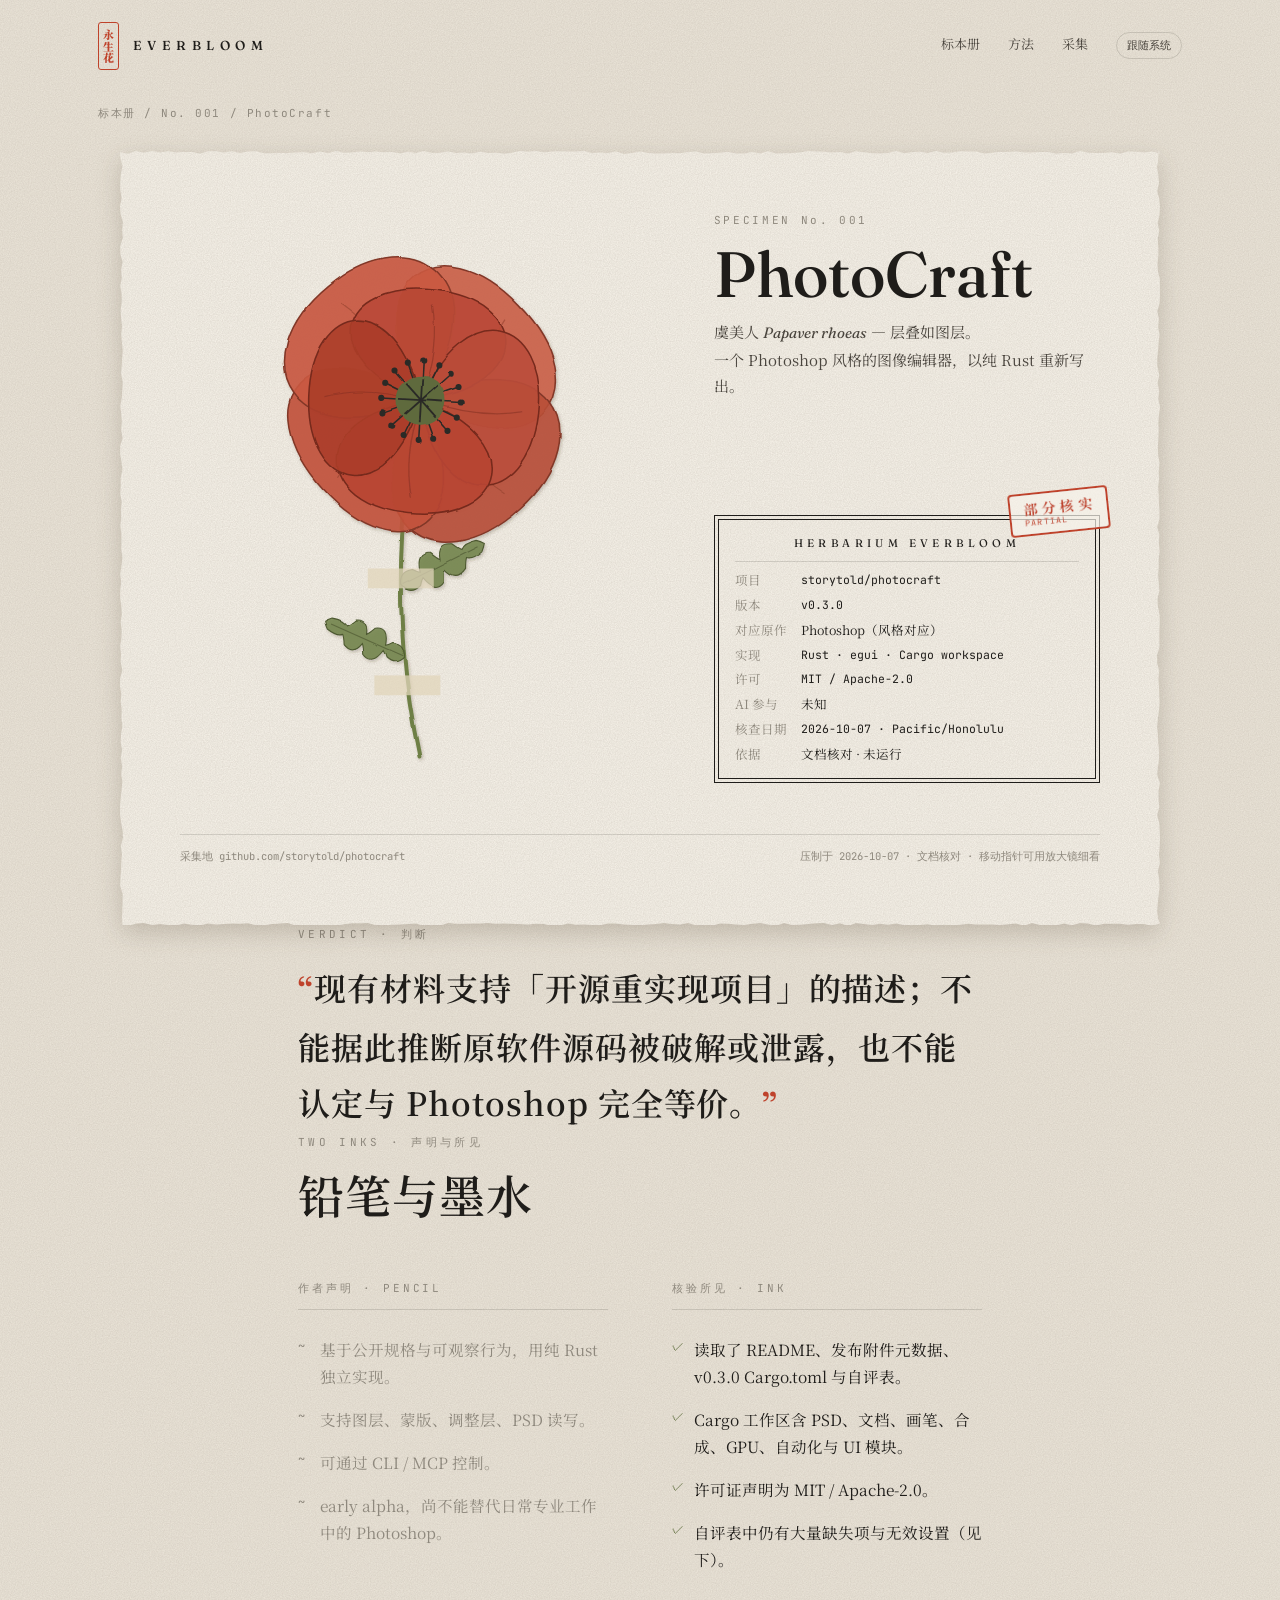
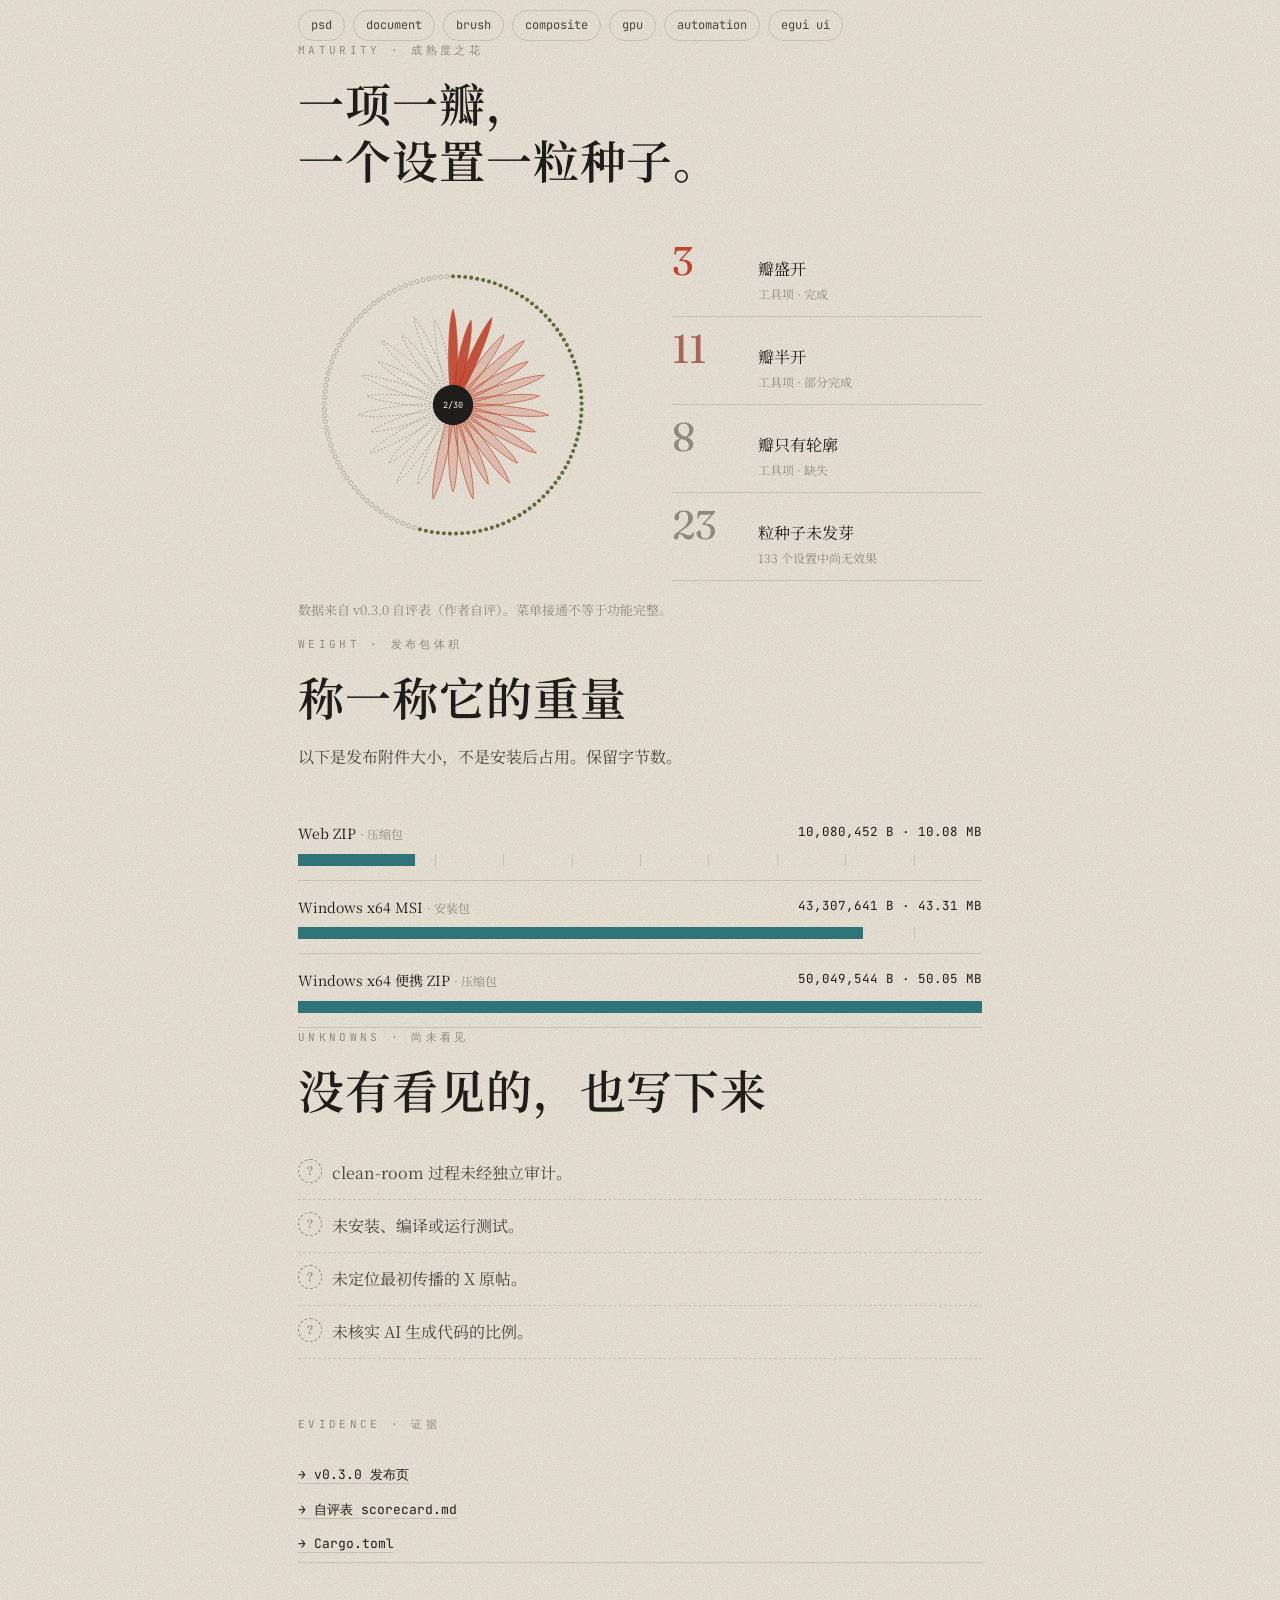
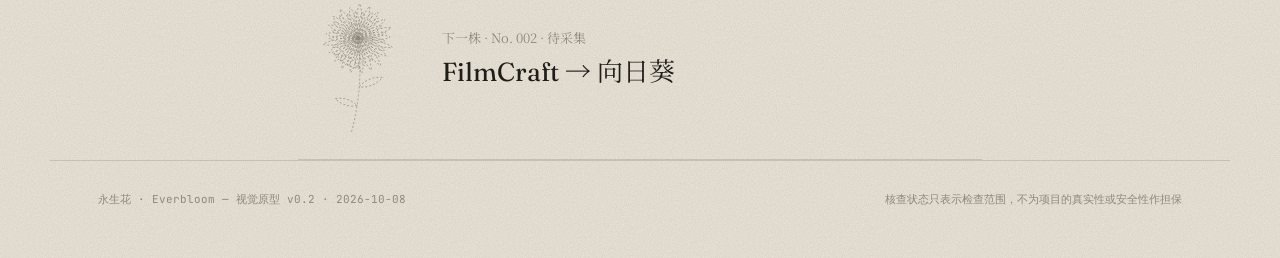
==== prototype/specimen.html @ 3f01a940 "永生花：理念、线索数据与网站原型 - README / PHILOSOPHY / CONTRIBUTING / LEADS 与 claims.csv 索引 - prototype/：首页与 Photo" ====
<!doctype html>
<html lang="zh-CN">
<head>
<meta charset="utf-8">
<meta name="viewport" content="width=device-width, initial-scale=1">
<title>PhotoCraft 标本</title>
<meta name="description" content="永生花标本 No.001：PhotoCraft，一个 Photoshop 风格的开源 Rust 图像编辑器。作者声明、核验所见、成熟度与发布包体积。">
<script>if (!matchMedia('(prefers-reduced-motion: reduce)').matches) document.documentElement.classList.add('motion');</script>
<link rel="preconnect" href="https://fonts.googleapis.com">
<link rel="preconnect" href="https://fonts.gstatic.com" crossorigin>
<link href="https://fonts.googleapis.com/css2?family=Fraunces:ital,opsz,wght@0,9..144,300..700;1,9..144,300..700&family=JetBrains+Mono:wght@400&family=Noto+Serif+SC:wght@400;600;900&display=swap" rel="stylesheet">
<link rel="icon" href="favicon.svg" type="image/svg+xml">
<link rel="stylesheet" href="assets/everbloom.css">
</head>
<body>

<svg width="0" height="0" style="position:absolute" aria-hidden="true">
  <filter id="rough"><feTurbulence type="fractalNoise" baseFrequency=".9" numOctaves="2" result="n"/><feDisplacementMap in="SourceGraphic" in2="n" scale="1.6"/></filter>
</svg>

<header class="site-header wrap">
  <a class="brand" href="index.html">
    <span class="seal">永生花</span>
    <span class="brand-word">EVERBLOOM</span>
  </a>
  <nav class="site-nav">
    <a href="index.html#herbarium">标本册</a>
    <a href="index.html#method">方法</a>
    <a href="index.html#invite">采集</a>
    <button class="theme-toggle" type="button">跟随系统</button>
  </nav>
</header>

<main>

<div class="wrap">
  <p class="crumb"><a href="index.html#herbarium">标本册</a> / No. 001 / PhotoCraft</p>

  <!-- ============ 台纸 ============ -->
  <div class="plate-wrap">
    <div class="sheet-wrap" style="view-transition-name: sheet-001">
      <div class="sheet plate" data-seed="plate-photocraft">
        <svg class="flora" id="plateFlower" viewBox="0 0 200 260" role="img" aria-label="压制的虞美人"></svg>

        <div class="plate-side">
          <div class="plate-title">
            <div class="no">SPECIMEN No. 001</div>
            <h1>PhotoCraft</h1>
            <p class="species">虞美人 <i>Papaver rhoeas</i> — 层叠如图层。<br>一个 Photoshop 风格的图像编辑器，以纯 Rust 重新写出。</p>
          </div>

          <div class="herb-label">
            <span class="stamp partial">部分核实<small>partial</small></span>
            <div class="head">Herbarium Everbloom</div>
            <dl>
              <dt>项目</dt><dd>storytold/photocraft</dd>
              <dt>版本</dt><dd>v0.3.0</dd>
              <dt>对应原作</dt><dd class="zh">Photoshop（风格对应）</dd>
              <dt>实现</dt><dd>Rust · egui · Cargo workspace</dd>
              <dt>许可</dt><dd>MIT / Apache-2.0</dd>
              <dt>AI 参与</dt><dd class="zh">未知</dd>
              <dt>核查日期</dt><dd>2026-10-07 · Pacific/Honolulu</dd>
              <dt>依据</dt><dd class="zh">文档核对 · 未运行</dd>
            </dl>
          </div>
        </div>

        <div class="plate-foot">
          <span>采集地 github.com/storytold/photocraft</span>
          <span>压制于 2026-10-07 · 文档核对 · 移动指针可用放大镜细看</span>
        </div>
      </div>
    </div>
  </div>
</div>

<!-- ============ 判断 ============ -->
<section class="wrap narrow">
  <p class="eyebrow">Verdict · 判断</p>
  <p class="verdict"><span class="q">“</span>现有材料支持「开源重实现项目」的描述；不能据此推断原软件源码被破解或泄露，也不能认定与 Photoshop 完全等价。<span class="q">”</span></p>
</section>

<!-- ============ 两种墨 ============ -->
<section class="wrap narrow" style="padding-top:0">
  <p class="eyebrow">Two inks · 声明与所见</p>
  <h2>铅笔与墨水</h2>
  <div class="inks">
    <div class="ink-col ink-claim">
      <h3>作者声明 · pencil</h3>
      <ul>
        <li>基于公开规格与可观察行为，用纯 Rust 独立实现。</li>
        <li>支持图层、蒙版、调整层、PSD 读写。</li>
        <li>可通过 CLI / MCP 控制。</li>
        <li>early alpha，尚不能替代日常专业工作中的 Photoshop。</li>
      </ul>
    </div>
    <div class="ink-col ink-seen">
      <h3>核验所见 · ink</h3>
      <ul>
        <li>读取了 README、发布附件元数据、v0.3.0 Cargo.toml 与自评表。</li>
        <li>Cargo 工作区含 PSD、文档、画笔、合成、GPU、自动化与 UI 模块。</li>
        <li>许可证声明为 MIT / Apache-2.0。</li>
        <li>自评表中仍有大量缺失项与无效设置（见下）。</li>
      </ul>
    </div>
  </div>
  <div class="tags">
    <span>psd</span><span>document</span><span>brush</span><span>composite</span><span>gpu</span><span>automation</span><span>egui ui</span>
  </div>
</section>

<!-- ============ 成熟度之花 ============ -->
<section class="wrap narrow" style="padding-top:0">
  <p class="eyebrow">Maturity · 成熟度之花</p>
  <h2>一项一瓣，<br>一个设置一粒种子。</h2>
  <div class="bloom-chart">
    <svg id="scorecard" viewBox="0 0 400 400" role="img" aria-label="自评表：30 项工具中完成 3、部分完成 14、缺失 13；133 个设置中 60 个尚无效果。"></svg>
    <ul class="legend-list">
      <li data-kind="done"><span class="n done" data-to="3">3</span><span>瓣盛开<small>工具项 · 完成</small></span></li>
      <li data-kind="partial"><span class="n partial" data-to="14">14</span><span>瓣半开<small>工具项 · 部分完成</small></span></li>
      <li data-kind="missing"><span class="n missing" data-to="13">13</span><span>瓣只有轮廓<small>工具项 · 缺失</small></span></li>
      <li data-kind="dead"><span class="n dead" data-to="60">60</span><span>粒种子未发芽<small>133 个设置中尚无效果</small></span></li>
    </ul>
  </div>
  <p class="note">数据来自 v0.3.0 自评表（作者自评）。菜单接通不等于功能完整。</p>
</section>

<!-- ============ 体积 ============ -->
<section class="wrap narrow" style="padding-top:0">
  <p class="eyebrow">Weight · 发布包体积</p>
  <h2>称一称它的重量</h2>
  <p class="lede">以下是发布附件大小，不是安装后占用。保留字节数。</p>
  <div class="bars" id="bars"></div>
</section>

<!-- ============ 未确定 ============ -->
<section class="wrap narrow" style="padding-top:0">
  <p class="eyebrow">Unknowns · 尚未看见</p>
  <h2>没有看见的，也写下来</h2>
  <ul class="unknowns">
    <li>clean-room 过程未经独立审计。</li>
    <li>未安装、编译或运行测试。</li>
    <li>未定位最初传播的 X 原帖。</li>
    <li>未核实 AI 生成代码的比例。</li>
  </ul>

  <p class="eyebrow" style="margin-top:56px">Evidence · 证据</p>
  <ul class="evidence">
    <li><a href="https://github.com/storytold/photocraft/releases/tag/v0.3.0" target="_blank" rel="noopener">→ v0.3.0 发布页</a></li>
    <li><a href="https://github.com/storytold/photocraft/blob/v0.3.0/docs/scorecard.md" target="_blank" rel="noopener">→ 自评表 scorecard.md</a></li>
    <li><a href="https://github.com/storytold/photocraft/blob/v0.3.0/Cargo.toml" target="_blank" rel="noopener">→ Cargo.toml</a></li>
  </ul>
</section>

<section class="wrap narrow" style="padding-top:0">
  <a class="next-link" data-cursor="去源头看看 ↗" href="https://github.com/storytold/filmcraft" target="_blank" rel="noopener">
    <svg id="nextFlower" class="flora" viewBox="0 0 200 260" aria-hidden="true"></svg>
    <span><small>下一株 · No. 002 · 待采集</small><span class="t">FilmCraft → 向日葵</span></span>
  </a>
</section>

</main>

<footer class="site-footer wrap">
  <span>永生花 · Everbloom — 视觉原型 v0.2 · 2026-10-08</span>
  <span>核查状态只表示检查范围，不为项目的真实性或安全性作担保</span>
</footer>

<script src="assets/everbloom.js"></script>
<script>
(function () {
  const E = window.Everbloom;
  E.drawPlant(document.getElementById('plateFlower'), 'poppy', { seed: 'PhotoCraft-plate', radius: 64, bloomY: 86, tapes: true });
  E.deckle(document.querySelector('.plate'), 3, 8);

  E.drawScorecard(document.getElementById('scorecard'), { done: 3, partial: 14, missing: 13, settings: 133, dead: 60 });

  const packs = [
    { name: 'Web ZIP', kind: '压缩包', bytes: 11119388 },
    { name: 'Windows x64 MSI', kind: '安装包', bytes: 53895168 },
    { name: 'Windows x64 便携 ZIP', kind: '压缩包', bytes: 65251740 }
  ];
  const max = Math.max(...packs.map(p => p.bytes));
  document.getElementById('bars').innerHTML = packs.map(p => `
    <div class="bar-row">
      <div class="bar-meta">
        <span>${p.name} <span class="kind">· ${p.kind}</span></span>
        <span class="bytes" data-bytes="${p.bytes}">${p.bytes.toLocaleString('en-US')} B · ${(p.bytes / 1e6).toFixed(2)} MB</span>
      </div>
      <div class="bar-track"><div class="bar-fill" style="width:${(p.bytes / max * 100).toFixed(2)}%"></div></div>
    </div>`).join('');

  E.drawPlant(document.getElementById('nextFlower'), 'sunflower', { pressed: false, seed: 'FilmCraft', radius: 56 });
})();
</script>
<script src="assets/motion.js"></script>
</body>
</html>
---- prototype/assets/everbloom.css ----
/* 永生花 · Everbloom — 原型样式 */

:root {
  --bg: #ECE6DA;
  --sheet: #F7F3EA;
  --ink: #1F1D1A;
  --ink-soft: #4A453E;
  --pencil: #8E887D;
  --rule: rgba(31, 29, 26, .14);
  --moss: #5B6B3A;
  --lake: #2F7478;
  --cinnabar: #BF432C;
  --tape: rgba(226, 214, 186, .74);
  --shadow: rgba(60, 45, 25, .2);
  --grain: url("data:image/svg+xml,%3Csvg xmlns='http://www.w3.org/2000/svg' width='240' height='240'%3E%3Cfilter id='n'%3E%3CfeTurbulence type='fractalNoise' baseFrequency='.85' numOctaves='3' stitchTiles='stitch'/%3E%3CfeColorMatrix values='0 0 0 0 .35 0 0 0 0 .3 0 0 0 0 .25 0 0 0 .28 0'/%3E%3C/filter%3E%3Crect width='100%25' height='100%25' filter='url(%23n)'/%3E%3C/svg%3E");
  --crumple-opacity: .2;
  --serif-zh: 'Noto Serif SC', 'Songti SC', 'STSong', serif;
  --serif: 'Fraunces', 'Noto Serif SC', serif;
  --mono: 'JetBrains Mono', ui-monospace, 'Cascadia Mono', monospace;
  color-scheme: light;
}

@media (prefers-color-scheme: dark) {
  :root:not([data-theme="light"]) {
    --bg: #121613;
    --sheet: #1B201C;
    --ink: #ECE5D6;
    --ink-soft: #BDB6A8;
    --pencil: #7F877F;
    --rule: rgba(236, 229, 214, .14);
    --moss: #9BAE78;
    --lake: #5FA6A8;
    --cinnabar: #E0694F;
    --tape: rgba(140, 128, 104, .4);
    --shadow: rgba(0, 0, 0, .55);
    --crumple-opacity: .06;
    color-scheme: dark;
  }
}

:root[data-theme="dark"] {
  --bg: #121613;
  --sheet: #1B201C;
  --ink: #ECE5D6;
  --ink-soft: #BDB6A8;
  --pencil: #7F877F;
  --rule: rgba(236, 229, 214, .14);
  --moss: #9BAE78;
  --lake: #5FA6A8;
  --cinnabar: #E0694F;
  --tape: rgba(140, 128, 104, .4);
  --shadow: rgba(0, 0, 0, .55);
  --crumple-opacity: .06;
  color-scheme: dark;
}

* { box-sizing: border-box; }

html { -webkit-text-size-adjust: 100%; }

body {
  margin: 0;
  background-color: var(--bg);
  color: var(--ink);
  font-family: var(--serif-zh);
  font-size: 16px;
  line-height: 1.75;
  overflow-x: hidden;
  transition: background .4s, color .4s;
}

/* 纸张颗粒：直接作为背景纹理，避免全屏混合层 */
body, .sheet { background-image: var(--grain); }

a { color: inherit; }

.sr-only {
  position: absolute; width: 1px; height: 1px; overflow: hidden;
  clip: rect(0 0 0 0); white-space: nowrap;
}

.wrap {
  max-width: 1180px;
  margin: 0 auto;
  padding: 0 clamp(16px, 4vw, 48px);
}

.narrow { max-width: 780px; }

/* ---------- 页眉 ---------- */

.site-header {
  display: flex;
  align-items: center;
  justify-content: space-between;
  gap: 16px;
  padding-top: 22px;
  padding-bottom: 22px;
}

.brand {
  display: flex;
  align-items: center;
  gap: 14px;
  text-decoration: none;
}

.brand-word {
  font-family: var(--serif);
  font-size: 13px;
  letter-spacing: .42em;
  font-weight: 500;
}

.site-nav {
  display: flex;
  align-items: center;
  gap: clamp(12px, 2.4vw, 28px);
  font-size: 13px;
  color: var(--ink-soft);
}

.site-nav a { text-decoration: none; }
.site-nav a:hover { color: var(--cinnabar); }

.theme-toggle {
  font: inherit;
  font-family: var(--mono);
  font-size: 11px;
  color: var(--ink-soft);
  background: none;
  border: 1px solid var(--rule);
  border-radius: 999px;
  padding: 3px 10px;
  cursor: pointer;
}

/* ---------- 印章 ---------- */

.seal {
  display: inline-flex;
  align-items: center;
  justify-content: center;
  writing-mode: vertical-rl;
  border: 1.6px solid var(--cinnabar);
  color: var(--cinnabar);
  font-family: var(--serif-zh);
  font-weight: 900;
  font-size: 11px;
  line-height: 1;
  letter-spacing: .08em;
  padding: 5px 4px;
  border-radius: 3px;
  filter: url(#rough);
}

.seal.filled {
  background: var(--cinnabar);
  color: var(--sheet);
}

.stamp {
  display: inline-block;
  border: 2px solid currentColor;
  padding: 5px 10px 5px 13px;
  font-family: var(--serif-zh);
  font-weight: 700;
  font-size: 14px;
  letter-spacing: .3em;
  line-height: 1.3;
  border-radius: 4px;
  transform: rotate(-6deg);
  filter: url(#rough);
  white-space: nowrap;
}

.stamp small {
  display: block;
  font-family: var(--mono);
  font-size: 8.5px;
  font-weight: 400;
  letter-spacing: .14em;
  text-transform: uppercase;
}

.stamp.unverified { color: var(--pencil); border-style: dashed; }
.stamp.partial { color: var(--cinnabar); }
.stamp.verified { color: var(--sheet); background: var(--cinnabar); border-color: var(--cinnabar); }
.stamp.retracted { color: var(--ink-soft); text-decoration: line-through; }

/* ---------- 通用标题 ---------- */

.eyebrow {
  font-family: var(--mono);
  font-size: 11px;
  letter-spacing: .3em;
  text-transform: uppercase;
  color: var(--pencil);
  margin: 0 0 14px;
}

h1, h2, h3 { font-weight: 600; margin: 0; }

h2 {
  font-size: clamp(28px, 4.2vw, 46px);
  line-height: 1.25;
  letter-spacing: .02em;
}

section { padding: clamp(64px, 10vw, 128px) 0; }

.lede {
  color: var(--ink-soft);
  max-width: 34em;
  margin: 18px 0 0;
}

/* ---------- 首页主视觉 ---------- */

.hero {
  position: relative;
  padding: 0;
  overflow: hidden;
}

.hero::before {
  content: "";
  position: absolute;
  inset: 0;
  pointer-events: none;
  opacity: var(--crumple-opacity);
  mix-blend-mode: multiply;
  background-size: cover;
  -webkit-mask-image: radial-gradient(ellipse 70% 60% at 50% 50%, #000 40%, transparent 100%);
  mask-image: radial-gradient(ellipse 70% 60% at 50% 50%, #000 40%, transparent 100%);
  background-image: url("data:image/svg+xml,%3Csvg xmlns='http://www.w3.org/2000/svg' width='900' height='900'%3E%3Cfilter id='w'%3E%3CfeTurbulence type='fractalNoise' baseFrequency='.0035 .006' numOctaves='5' seed='7'/%3E%3CfeDiffuseLighting lighting-color='%23fff' surfaceScale='3'%3E%3CfeDistantLight azimuth='225' elevation='38'/%3E%3C/feDiffuseLighting%3E%3C/filter%3E%3Crect width='100%25' height='100%25' filter='url(%23w)'/%3E%3C/svg%3E");
}

.hero-stage {
  position: relative;
  max-width: 1180px;
  margin: 0 auto;
}

.hero-art {
  display: block;
  width: 100%;
  height: auto;
  max-height: 92vh;
}

.hero-mast {
  position: absolute;
  top: 4%;
  left: clamp(16px, 4vw, 48px);
}

.hero-mast h1 {
  font-family: var(--serif-zh);
  font-weight: 900;
  font-size: clamp(40px, 6.4vw, 84px);
  line-height: 1;
  letter-spacing: .12em;
}

.hero-mast .latin {
  display: block;
  margin-top: 14px;
  font-family: var(--serif);
  font-size: 12px;
  letter-spacing: .5em;
  line-height: 2;
  max-width: 15em;
  color: var(--ink-soft);
}

.hero-vert {
  position: absolute;
  top: 6%;
  right: clamp(16px, 4vw, 56px);
  writing-mode: vertical-rl;
  font-size: 15px;
  letter-spacing: .35em;
  color: var(--ink-soft);
  line-height: 2.2;
}

.hero-poem {
  position: absolute;
  left: clamp(16px, 4vw, 48px);
  bottom: 9%;
  max-width: 250px;
}

.hero-poem p {
  margin: 0;
  font-size: clamp(17px, 1.8vw, 21px);
  line-height: 1.9;
  letter-spacing: .06em;
}

.hero-poem .en {
  margin-top: 14px;
  font-family: var(--serif);
  font-size: 12px;
  line-height: 1.6;
  letter-spacing: .04em;
  color: var(--ink-soft);
  text-align: justify;
  text-align-last: justify;
}

.hero-caption {
  position: absolute;
  right: clamp(16px, 4vw, 56px);
  bottom: 9%;
  max-width: 220px;
  font-family: var(--mono);
  font-size: 10.5px;
  line-height: 1.7;
  color: var(--pencil);
}

/* 主视觉中的 SVG 元素 */
.win-body { fill: var(--sheet); }
.win-line { fill: none; stroke: var(--ink); stroke-width: 1.4; }
.win-bar { fill: var(--sheet); stroke: var(--ink); stroke-width: 1.4; }
.win-text { fill: var(--ink); font-family: var(--mono); font-size: 10.5px; }
.win-menu { fill: var(--ink-soft); font-family: var(--serif-zh); font-size: 10.5px; letter-spacing: .1em; }
.win-tool { fill: none; stroke: var(--ink-soft); stroke-width: 1; }
.win-btn { fill: none; stroke: var(--ink); stroke-width: 1.1; }
#ants, .w-frame { pointer-events: none; }
.ants-a { fill: none; stroke: #111; stroke-width: 1; }
.ants-b { fill: none; stroke: #fff; stroke-width: 1; stroke-dasharray: 4 3; animation: ants 1.2s linear infinite; }
@keyframes ants { to { stroke-dashoffset: -14; } }

.rain { fill: var(--lake); font-family: var(--mono); font-size: 12px; text-anchor: middle; animation: rain 3.2s ease-in-out infinite; }
@keyframes rain { 0%, 100% { opacity: .15; } 50% { opacity: 1; } }

.stem-code { fill: var(--moss); font-family: var(--mono); font-size: 8.2px; letter-spacing: .02em; }
.figure { fill: var(--ink); stroke: var(--ink); }
.figure .limb { fill: none; stroke-width: 1.5; stroke-linecap: round; }
.dim-line { stroke: var(--pencil); stroke-width: .8; fill: none; }
.dim-text { fill: var(--pencil); font-family: var(--mono); font-size: 9px; text-anchor: middle; letter-spacing: .04em; }
.label-card { fill: var(--sheet); stroke: var(--ink); stroke-width: .6; }

@media (prefers-reduced-motion: reduce) {
  .ants-b, .rain { animation: none; }
  .rain { opacity: .7; }
}

@media (max-width: 760px) {
  .hero-stage { display: flex; flex-direction: column; }
  .hero-mast, .hero-vert, .hero-poem, .hero-caption { position: static; margin: 0 16px; }
  .hero-mast { order: 0; margin-top: 8px; }
  .hero-art { order: 1; margin-top: 8px; }
  .hero-vert { order: 2; writing-mode: horizontal-tb; letter-spacing: .2em; font-size: 13px; line-height: 1.9; }
  .hero-poem { order: 3; margin-top: 24px; max-width: none; }
  .hero-caption { order: 4; margin-top: 16px; margin-bottom: 32px; max-width: none; }
}

/* ---------- 序 ---------- */

.statement {
  font-size: clamp(26px, 4vw, 44px);
  line-height: 1.6;
  letter-spacing: .04em;
  font-weight: 600;
  margin: 0;
}

.statement .soft { color: var(--pencil); font-weight: 400; }

.intro-grid {
  display: grid;
  grid-template-columns: 1.3fr 1fr;
  gap: clamp(32px, 6vw, 96px);
  align-items: end;
}

.intro-notes {
  font-size: 14px;
  color: var(--ink-soft);
  border-left: 1px solid var(--rule);
  padding-left: 22px;
}

.intro-notes p { margin: 0 0 12px; }

@media (max-width: 760px) {
  .intro-grid { grid-template-columns: 1fr; }
}

/* ---------- 标本台纸（卡片与详情共用） ---------- */

.sheet-wrap {
  position: relative;
  filter: drop-shadow(0 8px 12px var(--shadow));
}

.sheet {
  position: relative;
  background-color: var(--sheet);
}

.tape {
  position: absolute;
  z-index: 2;
  top: -9px;
  left: 50%;
  width: 66px;
  height: 20px;
  background: var(--tape);
  transform: translateX(-50%) rotate(-3deg);
  box-shadow: 0 1px 2px rgba(0, 0, 0, .06);
}

.flora .petal-out, .flora .line-out { color: var(--pencil); }

/* ---------- 标本册 ---------- */

.herbarium-head {
  display: flex;
  justify-content: space-between;
  align-items: end;
  gap: 24px;
  flex-wrap: wrap;
  margin-bottom: clamp(40px, 6vw, 72px);
}

.herbarium-count {
  font-family: var(--mono);
  font-size: 12px;
  color: var(--pencil);
  line-height: 1.9;
  text-align: right;
}

.herbarium-count b { color: var(--cinnabar); font-weight: 400; }

.grid {
  display: grid;
  grid-template-columns: repeat(auto-fill, minmax(min(100%, 220px), 1fr));
  gap: 48px 30px;
}

.card {
  display: block;
  text-decoration: none;
  color: inherit;
}

.card .sheet-wrap {
  --rx: 0deg; --ry: 0deg; --lift: 0px; --tilt: 0deg;
  transform: perspective(900px) translateY(var(--lift)) rotateX(var(--rx)) rotateY(var(--ry)) rotate(var(--tilt));
  transition: transform .7s cubic-bezier(.16, 1, .3, 1), filter .7s;
  will-change: transform;
}
.card:nth-child(3n+1) .sheet-wrap { --tilt: -.6deg; }
.card:nth-child(3n+2) .sheet-wrap { --tilt: .5deg; }
.card:hover .sheet-wrap {
  --lift: -10px; --tilt: 0deg;
  transition: transform .25s ease-out, filter .7s;
  filter: drop-shadow(0 22px 22px var(--shadow));
}

.card .sheet {
  aspect-ratio: 3 / 4.15;
  padding: 16px 16px 14px;
  display: flex;
  flex-direction: column;
}

.card svg.flora {
  will-change: transform;
  display: block;
  width: 100%;
  flex: 1;
  min-height: 0;
}

.card-label {
  border-top: 1px solid var(--rule);
  padding-top: 9px;
  font-size: 11.5px;
  line-height: 1.55;
  position: relative;
}

.card-label .no {
  font-family: var(--mono);
  font-size: 10px;
  letter-spacing: .14em;
  color: var(--pencil);
}

.card-label .name {
  font-family: var(--serif);
  font-size: 19px;
  font-weight: 500;
  letter-spacing: .01em;
  line-height: 1.3;
}

.card-label .orig { color: var(--ink-soft); }

.card-label .species { color: var(--pencil); }
.card-label .species i { font-family: var(--serif); }

.card .sheet > .stamp {
  position: absolute;
  z-index: 1;
  right: 14px;
  top: 18px;
  font-size: 11px;
  padding: 3px 6px 3px 9px;
}

.card.lead .sheet { background-color: color-mix(in srgb, var(--sheet) 55%, var(--bg)); }
.card.lead .name { color: var(--ink-soft); }
.card.lead .blank {
  display: inline-block;
  width: 64px;
  border-bottom: 1px dashed var(--pencil);
  vertical-align: middle;
  margin-left: 4px;
}

/* ---------- 两种墨 ---------- */

.inks {
  display: grid;
  grid-template-columns: 1fr 1fr;
  gap: clamp(28px, 5vw, 72px);
  margin-top: clamp(36px, 5vw, 56px);
}

.ink-col h3 {
  font-family: var(--mono);
  font-weight: 400;
  font-size: 11px;
  letter-spacing: .26em;
  text-transform: uppercase;
  color: var(--pencil);
  padding-bottom: 10px;
  margin-bottom: 18px;
  border-bottom: 1px solid var(--rule);
}

.ink-col ul { list-style: none; margin: 0; padding: 0; }

.ink-col li {
  padding: 8px 0 8px 22px;
  position: relative;
  font-size: 15.5px;
}

.ink-col li::before {
  position: absolute;
  left: 0;
  top: 8px;
  font-family: var(--mono);
  font-size: 12px;
}

.ink-claim li { color: var(--pencil); }
.ink-claim li::before { content: "~"; }
.ink-seen li { color: var(--ink); }
.ink-seen li::before { content: "✓"; color: var(--moss); }

.status-legend {
  display: grid;
  grid-template-columns: repeat(4, 1fr);
  gap: 24px;
  margin-top: clamp(48px, 7vw, 88px);
}

.status-legend div { font-size: 13px; color: var(--ink-soft); }
.status-legend .stamp { margin-bottom: 18px; }

@media (max-width: 760px) {
  .inks { grid-template-columns: 1fr; }
  .status-legend { grid-template-columns: 1fr 1fr; }
}

/* ---------- 投稿 ---------- */

.invite { text-align: center; }

.invite h2 {
  font-size: clamp(36px, 7vw, 88px);
  font-weight: 900;
  letter-spacing: .08em;
}

.invite .lede { margin: 22px auto 0; }

.invite svg { width: min(340px, 80%); height: auto; display: block; margin: 0 auto 28px; }

.actions {
  display: flex;
  justify-content: center;
  gap: 14px;
  flex-wrap: wrap;
  margin-top: 36px;
}

.btn {
  font-size: 14px;
  letter-spacing: .14em;
  padding: 11px 22px;
  text-decoration: none;
  border: 1px solid var(--ink);
  border-radius: 2px;
  transition: background .3s, color .3s;
}

.btn:hover { background: var(--ink); color: var(--bg); }
.btn.ghost { border-color: var(--rule); color: var(--ink-soft); }
.btn.ghost:hover { background: none; color: var(--ink); border-color: var(--ink); }

/* ---------- 页脚 ---------- */

.site-footer {
  border-top: 1px solid var(--rule);
  padding-top: 28px;
  padding-bottom: 48px;
  font-family: var(--mono);
  font-size: 11px;
  line-height: 1.9;
  color: var(--pencil);
  display: flex;
  justify-content: space-between;
  gap: 24px;
  flex-wrap: wrap;
}

/* ---------- 标本详情页 ---------- */

.crumb {
  font-family: var(--mono);
  font-size: 11px;
  letter-spacing: .14em;
  color: var(--pencil);
  margin: 12px 0 28px;
}

.crumb a { text-decoration: none; }
.crumb a:hover { color: var(--cinnabar); }

.plate-wrap { max-width: 1040px; margin: 0 auto; }

.plate {
  padding: clamp(20px, 5vw, 60px);
  display: grid;
  grid-template-columns: 1.25fr 1fr;
  gap: clamp(20px, 4vw, 56px);
  min-height: 620px;
}

.plate .flora { width: 100%; max-width: 440px; height: auto; display: block; margin: 0 auto; }

.plate-side {
  display: flex;
  flex-direction: column;
  justify-content: space-between;
  gap: 32px;
}

.plate-title .no {
  font-family: var(--mono);
  font-size: 11px;
  letter-spacing: .24em;
  color: var(--pencil);
}

.plate-title h1 {
  font-family: var(--serif);
  font-size: clamp(40px, 5.4vw, 64px);
  font-weight: 500;
  line-height: 1.05;
  margin-top: 10px;
}

.plate-title .species {
  margin-top: 12px;
  color: var(--ink-soft);
  font-size: 15px;
}

.plate-title .species i { font-family: var(--serif); }

.herb-label {
  position: relative;
  border: 1px solid var(--ink);
  outline: 1px solid var(--ink);
  outline-offset: 3px;
  padding: 14px 16px 12px;
  font-size: 12.5px;
  margin: 4px;
}

.herb-label .head {
  text-align: center;
  font-family: var(--serif);
  font-size: 11px;
  letter-spacing: .4em;
  text-transform: uppercase;
  padding-bottom: 8px;
  margin-bottom: 8px;
  border-bottom: 1px solid var(--rule);
}

.herb-label dl {
  display: grid;
  grid-template-columns: auto 1fr;
  gap: 3px 14px;
  margin: 0;
}

.herb-label dt { color: var(--pencil); white-space: nowrap; }
.herb-label dd { margin: 0; font-family: var(--mono); font-size: 11.5px; overflow-wrap: anywhere; }
.herb-label dd.zh { font-family: var(--serif-zh); font-size: 12.5px; }

.herb-label .stamp {
  position: absolute;
  right: -14px;
  top: -30px;
  background: color-mix(in srgb, var(--sheet) 70%, transparent);
}

.plate-foot {
  grid-column: 1 / -1;
  display: flex;
  justify-content: space-between;
  align-items: end;
  gap: 16px;
  flex-wrap: wrap;
  font-family: var(--mono);
  font-size: 10.5px;
  color: var(--pencil);
  border-top: 1px solid var(--rule);
  padding-top: 12px;
}

.scale-bar { display: flex; align-items: center; gap: 8px; }
.scale-bar span.bar {
  display: inline-block;
  width: 96px;
  height: 6px;
  border: 1px solid var(--pencil);
  background: linear-gradient(90deg, var(--pencil) 0 25%, transparent 25% 50%, var(--pencil) 50% 75%, transparent 75%);
}

@media (max-width: 820px) {
  .plate { grid-template-columns: 1fr; min-height: 0; }
}

.verdict {
  font-size: clamp(22px, 3vw, 32px);
  line-height: 1.75;
  letter-spacing: .03em;
  font-weight: 600;
  margin: 0;
}

.verdict .q { color: var(--cinnabar); font-family: var(--serif); }

.bloom-chart {
  display: grid;
  grid-template-columns: minmax(0, 1fr) minmax(0, 1fr);
  gap: clamp(24px, 5vw, 64px);
  align-items: center;
  margin-top: 40px;
}

.bloom-chart svg { width: 100%; max-width: 420px; height: auto; display: block; margin: 0 auto; }

.sc-done { fill: var(--cinnabar); fill-opacity: .9; stroke: var(--cinnabar); stroke-width: .6; }
.sc-partial { fill: var(--cinnabar); fill-opacity: .2; stroke: var(--cinnabar); stroke-width: .8; }
.sc-missing { fill: none; stroke: var(--pencil); stroke-width: .8; stroke-dasharray: 2.5 2.5; }
.sc-seed { fill: var(--moss); }
.sc-seed-dead { fill: none; stroke: var(--pencil); stroke-width: .7; }
.sc-core { fill: var(--ink); }
.sc-core-text { fill: var(--sheet); font-family: var(--mono); font-size: 11px; text-anchor: middle; }

.legend-list { list-style: none; margin: 0; padding: 0; }

.legend-list li {
  display: grid;
  grid-template-columns: 74px 1fr;
  align-items: baseline;
  gap: 12px;
  padding: 12px 0;
  border-bottom: 1px solid var(--rule);
}

.legend-list .n {
  font-family: var(--serif);
  font-size: 40px;
  line-height: 1;
}

.legend-list .n.done { color: var(--cinnabar); }
.legend-list .n.partial { color: color-mix(in srgb, var(--cinnabar) 50%, var(--pencil)); }
.legend-list .n.missing, .legend-list .n.dead { color: var(--pencil); }
.legend-list .n.alive { color: var(--moss); }
.legend-list small { color: var(--pencil); display: block; font-size: 12px; }

.note {
  font-size: 13px;
  color: var(--pencil);
  margin-top: 18px;
}

@media (max-width: 760px) {
  .bloom-chart { grid-template-columns: 1fr; }
}

.bars { margin-top: 36px; }

.bar-row { padding: 14px 0; border-bottom: 1px solid var(--rule); }

.bar-meta {
  display: flex;
  justify-content: space-between;
  gap: 12px;
  flex-wrap: wrap;
  font-size: 14px;
  margin-bottom: 8px;
}

.bar-meta .bytes { font-family: var(--mono); font-size: 12.5px; }
.bar-meta .kind { color: var(--pencil); font-size: 12px; }

.bar-track {
  height: 12px;
  background: repeating-linear-gradient(90deg, var(--rule) 0 1px, transparent 1px 10%);
}

.bar-fill { height: 100%; background: var(--lake); }

.tags { display: flex; flex-wrap: wrap; gap: 8px; margin-top: 28px; }

.tags span {
  font-family: var(--mono);
  font-size: 12px;
  border: 1px solid var(--rule);
  border-radius: 999px;
  padding: 4px 12px;
  color: var(--ink-soft);
}

.unknowns { list-style: none; padding: 0; margin: 28px 0 0; }

.unknowns li {
  padding: 12px 0 12px 34px;
  position: relative;
  border-bottom: 1px dashed var(--rule);
  color: var(--ink-soft);
}

.unknowns li::before {
  content: "?";
  position: absolute;
  left: 0;
  top: 12px;
  width: 22px;
  height: 22px;
  border: 1px dashed var(--pencil);
  border-radius: 50%;
  display: grid;
  place-items: center;
  font-family: var(--serif);
  font-size: 12px;
  line-height: 1;
  color: var(--pencil);
}

.evidence { list-style: none; padding: 0; margin: 24px 0 0; font-family: var(--mono); font-size: 13px; }
.evidence li { padding: 6px 0; }
.evidence a { text-decoration-color: var(--rule); text-underline-offset: 4px; }
.evidence a:hover { color: var(--cinnabar); }

.next-link {
  display: grid;
  grid-template-columns: 120px 1fr;
  align-items: center;
  gap: 24px;
  text-decoration: none;
  border-top: 1px solid var(--rule);
  border-bottom: 1px solid var(--rule);
  padding: 20px 0;
}

.next-link svg { width: 100%; height: auto; }
.next-link .t { font-family: var(--serif); font-size: 26px; }
.next-link small { display: block; color: var(--pencil); font-size: 13px; }
.next-link:hover .t { color: var(--cinnabar); }

/* =====================================================================
   动效层
   ===================================================================== */

/* 开场前先藏起来；脚本失败时 9 秒后自动显示 */
.motion [data-intro] { opacity: 0; animation: failsafe .01s 9s forwards; }
@keyframes failsafe { to { opacity: 1; } }

.petal, .leaf-in, .core, .sc-petal { transform-box: view-box; transform-origin: 0 0; }
.ch { display: inline-block; }

/* ---------- 首屏常驻 ---------- */

#pWin, #pFlower, #pFig { will-change: transform; }
.hero-mast, .hero-vert { will-change: transform, opacity; }
#heroFlower { cursor: pointer; }

.alive #swayFlower {
  transform-box: view-box;
  transform-origin: 546px 778px;
  animation: sway 6.5s ease-in-out infinite;
}
@keyframes sway {
  0%, 100% { transform: rotate(-1.4deg); }
  50% { transform: rotate(2deg); }
}

.alive .arm-write { transform-box: view-box; transform-origin: 4px -10.5px; animation: write .9s ease-in-out infinite; }
@keyframes write { 0%, 100% { transform: rotate(0); } 50% { transform: rotate(14deg); } }
.alive .arm-wave { transform-box: view-box; transform-origin: 2.4px -17px; animation: hold 3.2s ease-in-out infinite; }
@keyframes hold { 0%, 100% { transform: rotate(0); } 50% { transform: rotate(-8deg); } }

.hero-caption .hint {
  display: block;
  margin-top: 10px;
  color: var(--cinnabar);
  opacity: .85;
}

.scroll-cue {
  position: absolute;
  left: clamp(16px, 4vw, 48px);
  bottom: 22px;
  width: 1px;
  height: 52px;
  background: var(--rule);
}
.scroll-cue span {
  position: absolute;
  left: -2px;
  top: 0;
  width: 5px;
  height: 5px;
  border-radius: 50%;
  background: var(--ink);
  animation: cue 2.4s cubic-bezier(.65, 0, .35, 1) infinite;
}
@keyframes cue {
  0% { top: 0; opacity: 0; }
  20% { opacity: 1; }
  80% { opacity: 1; }
  100% { top: 47px; opacity: 0; }
}
@media (max-width: 760px) { .scroll-cue { display: none; } }

/* ---------- 卡片：反光、花瓣颤动、待采集的幻影 ---------- */

.sheen {
  position: absolute;
  inset: 0;
  pointer-events: none;
  background: radial-gradient(circle at var(--mx, 50%) var(--my, 30%), rgba(255, 255, 255, .6), transparent 55%);
  mix-blend-mode: soft-light;
  opacity: 0;
  transition: opacity .5s;
}
.card:hover .sheen { opacity: 1; }

.card:hover .petal { animation: flutter 2.8s ease-in-out infinite; }
.card:hover g:nth-child(odd) > .petal { animation-duration: 3.3s; animation-delay: -1.1s; }
.card:hover g:nth-child(3n) > .petal { animation-duration: 2.4s; animation-delay: -.5s; }
@keyframes flutter {
  0%, 100% { transform: rotate(0deg) scale(1); }
  50% { transform: rotate(5deg) scale(1.04); }
}

.ghost { opacity: 0; filter: blur(5px) saturate(.3); transition: opacity .9s ease, filter .9s ease; }
.card.lead svg > .plant.sketch { transition: opacity .9s ease; }
.card.lead:hover .ghost { opacity: .62; filter: blur(0) saturate(1); }
.card.lead:hover svg > .plant.sketch { opacity: .25; }

/* ---------- 细节交互 ---------- */

.site-nav a {
  background: linear-gradient(currentColor, currentColor) 0 100% / 0 1px no-repeat;
  transition: background-size .45s cubic-bezier(.65, 0, .35, 1), color .3s;
  padding-bottom: 2px;
}
.site-nav a:hover { background-size: 100% 1px; }

.btn {
  background: linear-gradient(var(--ink), var(--ink)) 0 0 / 0 100% no-repeat;
  transition: background-size .55s cubic-bezier(.65, 0, .35, 1), color .45s, border-color .3s;
}
.btn:hover { background: linear-gradient(var(--ink), var(--ink)) 0 0 / 100% 100% no-repeat; color: var(--bg); }
.btn.ghost, .btn.ghost:hover { background: none; }

.brand:hover .seal { animation: wob .55s cubic-bezier(.34, 1.56, .64, 1); }
@keyframes wob { 0% { transform: rotate(0); } 30% { transform: rotate(-9deg) scale(1.08); } 100% { transform: rotate(0); } }

.unknowns li:hover::before { animation: wob .6s cubic-bezier(.34, 1.56, .64, 1); border-style: solid; color: var(--cinnabar); border-color: var(--cinnabar); }

.next-link svg { transition: transform .8s cubic-bezier(.16, 1, .3, 1); }
.next-link:hover svg { transform: rotate(-5deg) scale(1.06); }

.theme-toggle { transition: border-color .3s, color .3s; }
.theme-toggle:hover { border-color: var(--ink); color: var(--ink); }

/* ---------- 跟随指针的小标签 ---------- */

.cursor-tag {
  position: fixed;
  left: 0;
  top: 0;
  z-index: 200;
  pointer-events: none;
  margin: 20px 0 0 16px;
  padding: 6px 13px;
  border-radius: 999px;
  background: var(--ink);
  color: var(--bg);
  font-family: var(--serif-zh);
  font-size: 12px;
  letter-spacing: .14em;
  white-space: nowrap;
  opacity: 0;
  scale: .5;
  transition: opacity .25s, scale .4s cubic-bezier(.34, 1.56, .64, 1);
}
.cursor-tag.on { opacity: 1; scale: 1; }

/* ---------- 滚动藤蔓 ---------- */

.vine {
  position: fixed;
  left: 6px;
  top: 0;
  width: 44px;
  height: 100vh;
  z-index: 50;
  pointer-events: none;
}
.vine svg { overflow: visible; display: block; height: 100%; }
.vine-stem { stroke: var(--moss); stroke-width: 1.3; stroke-linecap: round; opacity: .8; }
.vine-leaf { pointer-events: auto; cursor: pointer; }
.vine-leaf .vl { transform: scale(0); transition: transform .8s cubic-bezier(.34, 1.56, .64, 1); }
.vine-leaf.on .vl { transform: scale(1); }
.vine-leaf .vl path { fill: var(--moss); fill-opacity: .9; transition: fill .3s; }
.vine-leaf:hover .vl path { fill: var(--cinnabar); }
.vine-label {
  font-family: var(--serif-zh);
  font-size: 12px;
  letter-spacing: .2em;
  fill: var(--ink-soft);
  opacity: 0;
  transition: opacity .3s;
}
.vine-leaf:hover .vine-label { opacity: 1; }
.vine-bud .petal, .vine-bud .core { transform: scale(0); transition: transform .9s cubic-bezier(.34, 1.56, .64, 1); }
.vine-bud g:nth-child(2n) > .petal { transition-delay: .08s; }
.vine-bud g:nth-child(3n) > .petal { transition-delay: .16s; }
.vine-bud .core { transition-delay: .35s; }
.vine.done .vine-bud .petal, .vine.done .vine-bud .core { transform: scale(1); }

/* ---------- 采集处 ---------- */

.generator { margin: 0 auto 28px; width: min(340px, 82%); }
.gen-stage {
  display: block;
  width: 100%;
  padding: 0;
  border: 0;
  background: none;
  cursor: pointer;
  border-radius: 8px;
}
.gen-stage:focus-visible { outline: 1px dashed var(--pencil); outline-offset: 6px; }
.invite .gen-stage svg { width: 100%; margin: 0; }
.gen-label {
  display: flex;
  justify-content: center;
  align-items: baseline;
  flex-wrap: wrap;
  gap: 4px 12px;
  margin-top: 6px;
  font-family: var(--mono);
  font-size: 11px;
  letter-spacing: .1em;
  color: var(--pencil);
}
.gen-latin { font-family: var(--serif); font-size: 16px; letter-spacing: 0; color: var(--ink-soft); }
.gen-zh { font-family: var(--serif-zh); font-size: 14px; letter-spacing: .2em; color: var(--ink); }

/* ---------- 放大镜 ---------- */

.loupe-host { position: relative; }
.loupe-host.looking { cursor: none; }
.loupe {
  position: absolute;
  left: 0;
  top: 0;
  z-index: 3;
  width: 180px;
  height: 180px;
  border-radius: 50%;
  overflow: hidden;
  pointer-events: none;
  background: var(--sheet);
  border: 1.5px solid var(--ink);
  box-shadow: 0 16px 34px var(--shadow), inset 0 0 0 5px color-mix(in srgb, var(--sheet) 70%, transparent);
  opacity: 0;
  scale: .4;
  transition: opacity .25s, scale .45s cubic-bezier(.34, 1.56, .64, 1);
}
.looking .loupe { opacity: 1; scale: 1; }
.loupe .loupe-svg { position: absolute; max-width: none !important; height: auto; margin: 0 !important; }
.loupe::after {
  content: "";
  position: absolute;
  left: 50%;
  top: 50%;
  width: 16px;
  height: 16px;
  translate: -50% -50%;
  background:
    linear-gradient(var(--cinnabar), var(--cinnabar)) center / 1px 100% no-repeat,
    linear-gradient(var(--cinnabar), var(--cinnabar)) center / 100% 1px no-repeat;
  opacity: .7;
}
.loupe-readout {
  position: absolute;
  z-index: 1;
  left: 50%;
  bottom: 12px;
  translate: -50% 0;
  padding: 1px 7px;
  border-radius: 999px;
  background: var(--sheet);
  font-family: var(--mono);
  font-size: 10px;
  color: var(--pencil);
}

/* ---------- 成熟度之花联动 ---------- */

#scorecard [data-kind] { transition: opacity .35s; cursor: default; }
#scorecard[data-focus] [data-kind] { opacity: .1; }
#scorecard[data-focus="done"] [data-kind="done"],
#scorecard[data-focus="partial"] [data-kind="partial"],
#scorecard[data-focus="missing"] [data-kind="missing"],
#scorecard[data-focus="dead"] [data-kind="dead"],
#scorecard[data-focus="alive"] [data-kind="alive"] { opacity: 1; }
.legend-list li { transition: background-color .3s, padding-left .4s cubic-bezier(.16, 1, .3, 1); }
.legend-list li.hit { background-color: color-mix(in srgb, var(--cinnabar) 7%, transparent); padding-left: 12px; }

/* ---------- 页面转场 ---------- */

@media (prefers-reduced-motion: no-preference) {
  @view-transition { navigation: auto; }
  ::view-transition-group(sheet-001) { animation-duration: .85s; animation-timing-function: cubic-bezier(.16, 1, .3, 1); }
  ::view-transition-old(root), ::view-transition-new(root) { animation-duration: .5s; }

  html.theme-vt::view-transition-old(root),
  html.theme-vt::view-transition-new(root) { animation: none; mix-blend-mode: normal; }
  html.theme-vt::view-transition-new(root) { animation: vt-reveal .95s cubic-bezier(.65, 0, .35, 1) both; }
}
@keyframes vt-reveal {
  from { clip-path: circle(0 at var(--vx, 100%) var(--vy, 0)); }
  to { clip-path: circle(150vmax at var(--vx, 100%) var(--vy, 0)); }
}

@media (prefers-reduced-motion: reduce) {
  .alive #swayFlower, .alive .arm-write, .alive .arm-wave, .card:hover .petal, .scroll-cue span { animation: none !important; }
  .card .sheet-wrap { transition: none; }
}
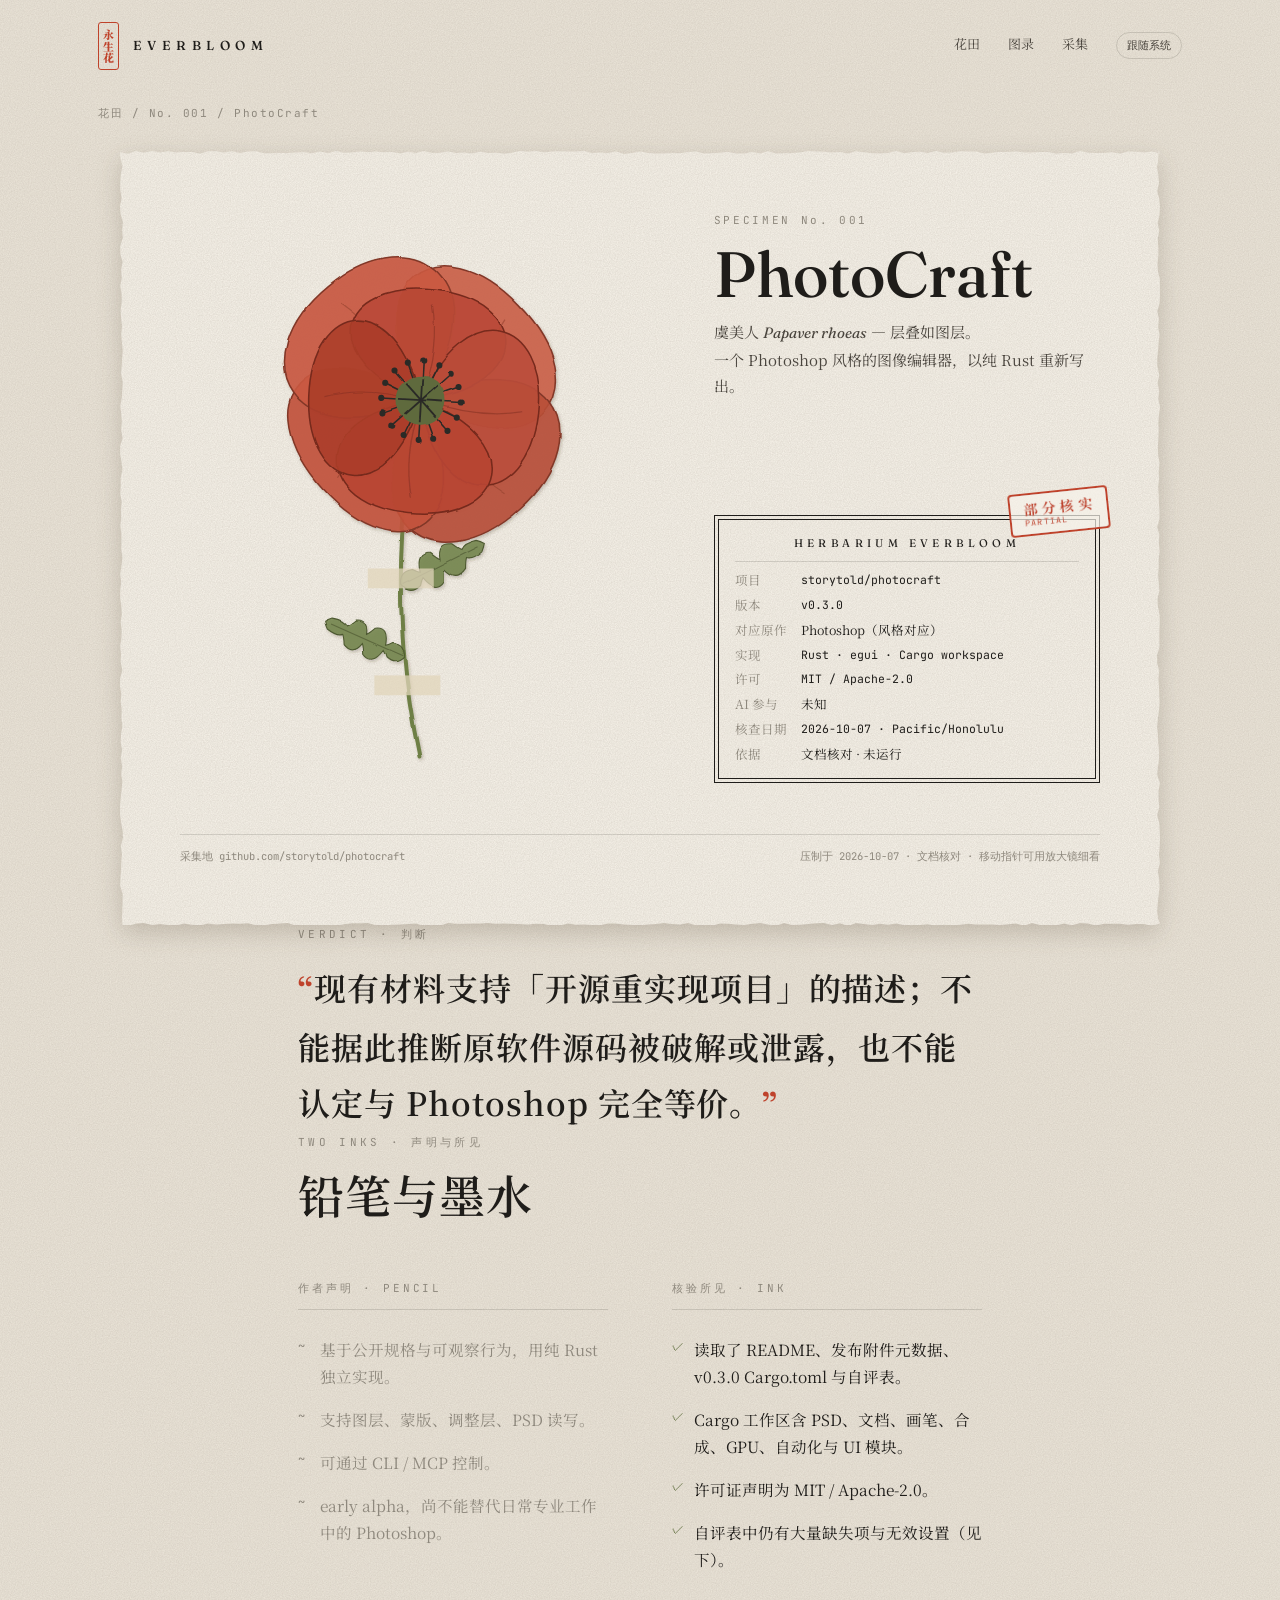
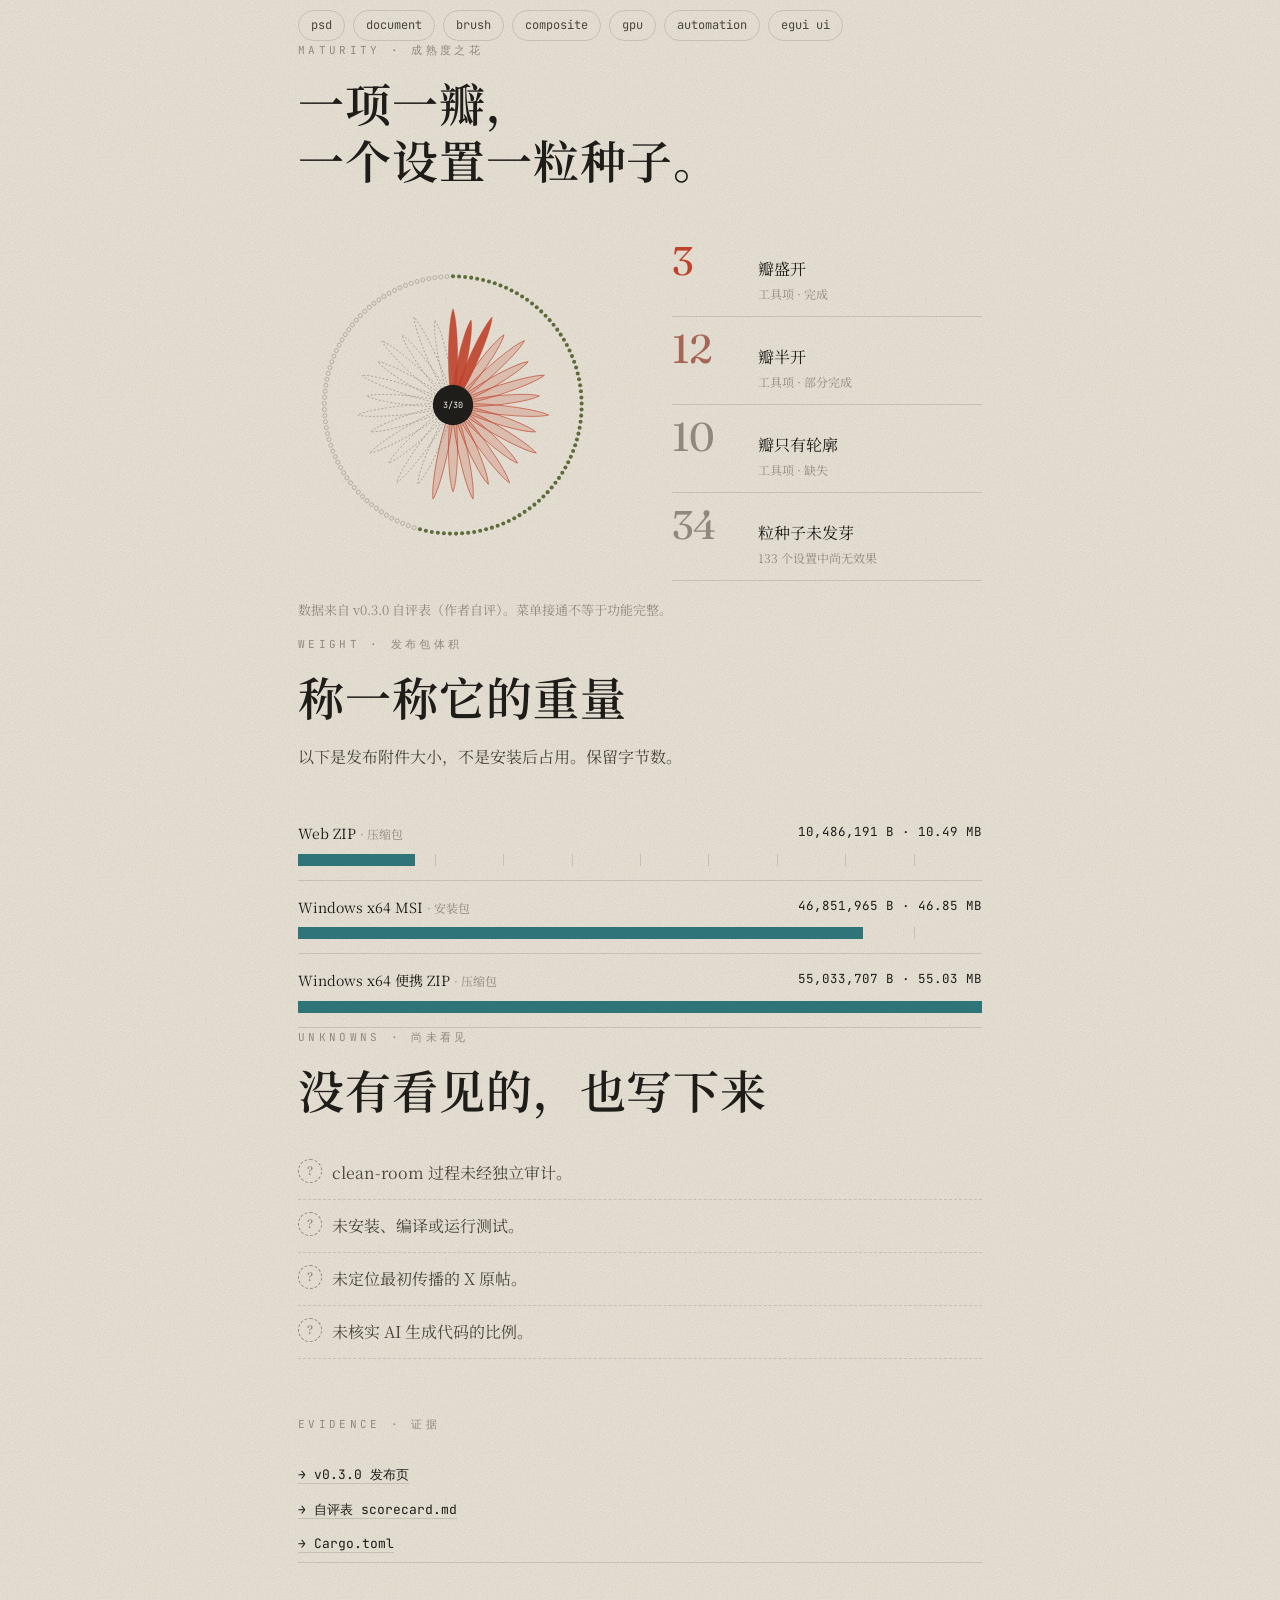
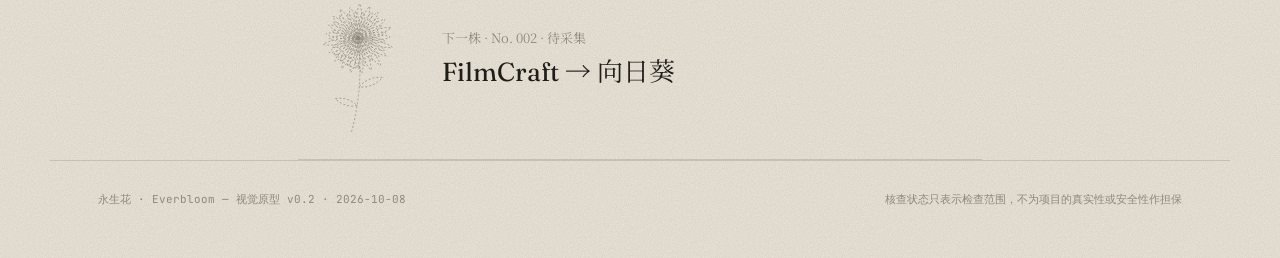
==== commit ec9cea00: "首页改为可漫游的花田 - 横轴为时间：每株花种在原作首次发布的年份，已压制盛开、待采集为花苞 - 拖动漫游、滚轮穿越年份、缩放三层信息、年代尺小地图、寻花（/）、札记（N）、采集地种花 - 入口保留融" ====
--- a/prototype/specimen.html
+++ b/prototype/specimen.html
@@ -24,9 +24,9 @@
     <span class="brand-word">EVERBLOOM</span>
   </a>
   <nav class="site-nav">
-    <a href="index.html#herbarium">标本册</a>
-    <a href="index.html#method">方法</a>
-    <a href="index.html#invite">采集</a>
+    <a href="index.html#photocraft">花田</a>
+    <a href="read.html#herbarium">图录</a>
+    <a href="index.html#garden">采集</a>
     <button class="theme-toggle" type="button">跟随系统</button>
   </nav>
 </header>
@@ -34,7 +34,7 @@
 <main>
 
 <div class="wrap">
-  <p class="crumb"><a href="index.html#herbarium">标本册</a> / No. 001 / PhotoCraft</p>
+  <p class="crumb"><a href="index.html#photocraft">花田</a> / No. 001 / PhotoCraft</p>
 
   <!-- ============ 台纸 ============ -->
   <div class="plate-wrap">
--- a/prototype/assets/everbloom.css
+++ b/prototype/assets/everbloom.css
@@ -121,6 +121,13 @@
 }
 
 .site-nav a { text-decoration: none; }
+.site-nav > * { white-space: nowrap; }
+
+@media (max-width: 560px) {
+  .brand-word { display: none; }
+  .site-nav { gap: 14px; font-size: 13px; }
+  .theme-toggle { padding: 3px 8px; }
+}
 .site-nav a:hover { color: var(--cinnabar); }
 
 .theme-toggle {
@@ -984,9 +991,9 @@
   50% { transform: rotate(5deg) scale(1.04); }
 }
 
-.ghost { opacity: 0; filter: blur(5px) saturate(.3); transition: opacity .9s ease, filter .9s ease; }
+g.ghost { opacity: 0; filter: blur(5px) saturate(.3); transition: opacity .9s ease, filter .9s ease; }
 .card.lead svg > .plant.sketch { transition: opacity .9s ease; }
-.card.lead:hover .ghost { opacity: .62; filter: blur(0) saturate(1); }
+.card.lead:hover g.ghost { opacity: .62; filter: blur(0) saturate(1); }
 .card.lead:hover svg > .plant.sketch { opacity: .25; }
 
 /* ---------- 细节交互 ---------- */
